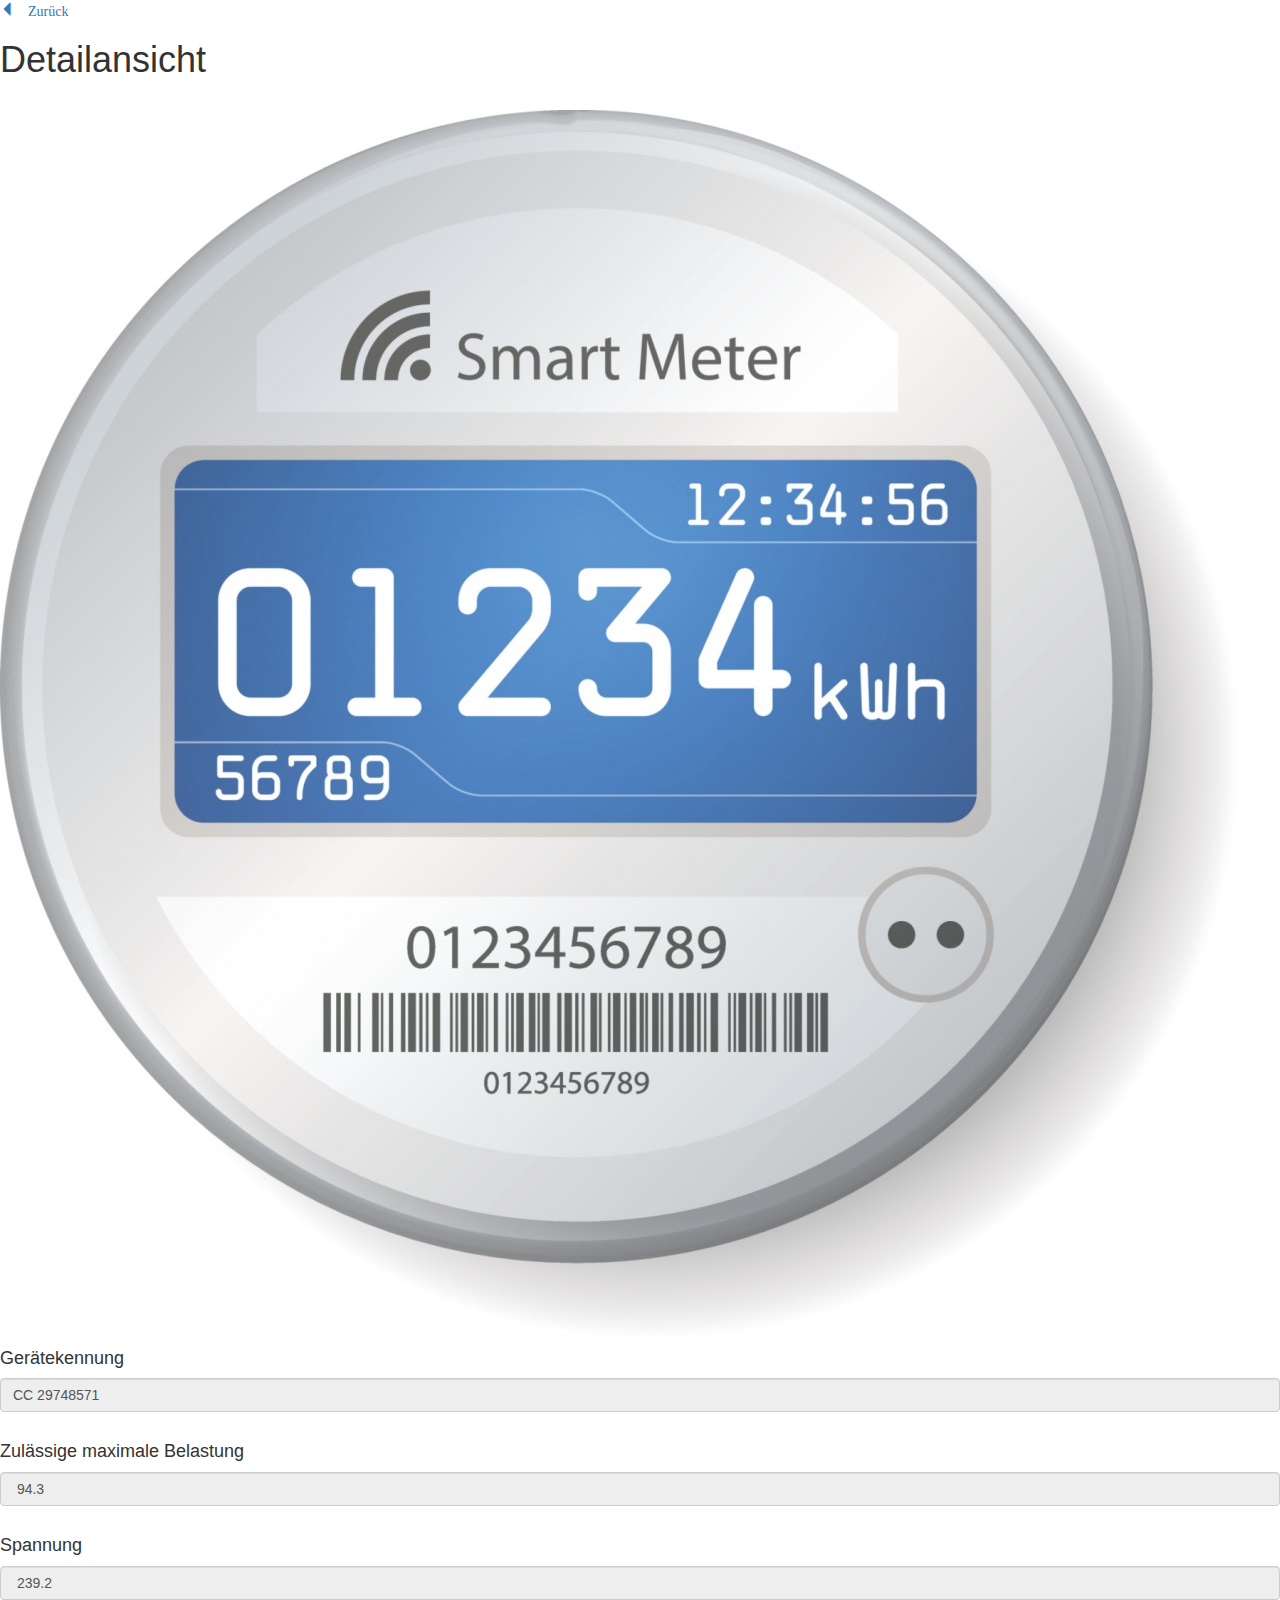
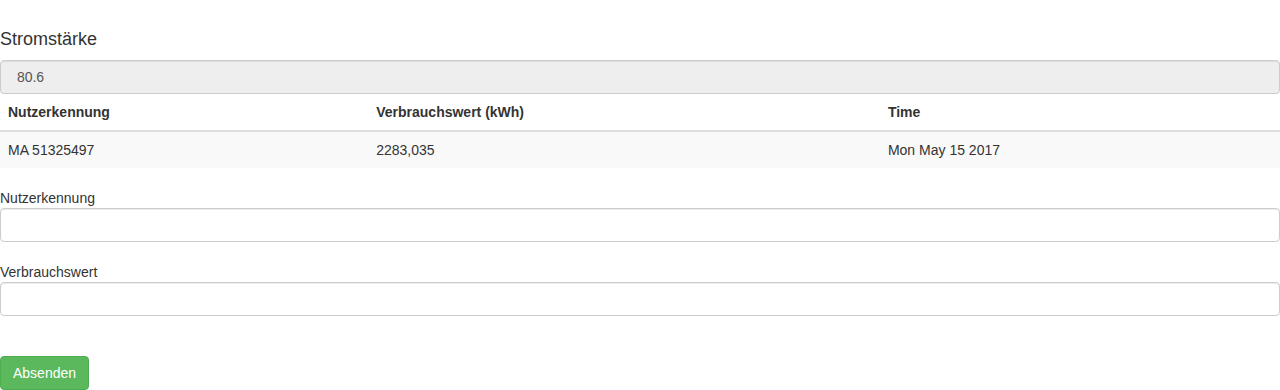
==== CC_29748571.html @ 86d88a2b "a" ====
<!DOCTYPE html>
<html lang="en">
<head>
    <meta charset="UTF-8">

    <link rel="stylesheet" href="css/main.css">

    <!-- Latest compiled and minified CSS -->
    <link rel="stylesheet" href="https://maxcdn.bootstrapcdn.com/bootstrap/3.3.7/css/bootstrap.min.css">

    <!-- Javascript for random number and KhW entry feature -->
    <script>

        //get random number
        function random (min, max) {
            var randomNum = Math.floor(Math.random() * (max - min + 1)) + min;
            return randomNum;
        }

        //do a entry (idea from http://www.perl-community.de/bat/poard/thread/16658 )
        function submitEintrag() {
            //get values from user input
            var nK = document.getElementById("Nuterkennung").value;
            var KhW = document.getElementById("verbrauchswert").value;

            //create timestamp
            var date = new Date();
            var dateString = date.toDateString();

            //get the table by ID
            var tabelle = document.getElementById( "tabelle" );

            //count already existing rows in the table
            var zeile = tabelle.getElementsByTagName( "tr" ).length;

            //insert new row in the end (because we counted the number of existing rows and saved it in "zeile")
            var tr = tabelle.insertRow( zeile );

            //creat three new td elements for one row
            var nutzerKennung = document.createElement( "td" );
            var verbrauchskWh = document.createElement( "td" );
            var timestamps = document.createElement( "td" );

            //insert content from user into the <td> tags
            nutzerKennung.innerHTML = nK;
            verbrauchskWh.innerHTML = KhW;
            timestamps.innerHTML = dateString;

            //insert as a child of the new created row
            tr.appendChild( nutzerKennung );
            tr.appendChild( verbrauchskWh );
            tr.appendChild( timestamps );
        }
    </script>

    <title>Smart Meter</title>
</head>

<body>
<div id="main">
    <a href="index.html" class="glyphicon glyphicon-triangle-left"> Zurück</a>
    <h1>Detailansicht</h1><br>

    <!-- Image of the smartMeter -->
    <img id="smartMeterPic" src="img/smartMeter.jpg"></img>

    <!-- Info Box with the dates -->
    <div id="info">
        <h4>Gerätekennung</h4>
        <input type="text" class="form-control" readonly="readonly" value="CC 29748571">
        <br>
        <h4>Zulässige maximale Belastung</h4>
        <script>
            // definition of min and max values
            var min = 500;
            var max = 1000;

            //get random number
            var maxBelastung = random(min, max);

            //write random number in an input tag
            document.write('<input type="text" class="form-control" readonly="readonly" value=" '+ maxBelastung/10 +' ">');
        </script>
        <br>
        <h4>Spannung</h4>
        <script>
            // definition of min and max values
            var min = 2200;
            var max = 2400;

            //get random number
            var spannung = random(min, max);

            //write random number in an input tag
            document.write('<input type="text" class="form-control" readonly="readonly" value=" '+ spannung/10 +' ">');
        </script>
        <br>
        <h4>Stromstärke</h4>
        <script>
            // definition of min and max (+5) values
            var min = 0;
            var max = maxBelastung + 5;

            //get random number
            var strom = random(min, max);

            //check if current strom > max belastung, if true -> warning else normal input
            if(strom > maxBelastung){
                document.write('<input type="text" class="form-control" id="warnung" readonly="readonly" value=" '+ strom/10 +' ">');
            }else {
                document.write('<input type="text" class="form-control"  readonly="readonly" value=" ' + strom/10 + ' ">');
            }
        </script>
    </div>

    <!-- table to list user input -->
    <div id="ablesen">
        <table class="table table-striped" id="tabelle">
            <thead>
            <tr>
                <th>Nutzerkennung</th>
                <th>Verbrauchswert (kWh)</th>
                <th>Time</th>
            </tr>
            </thead>
            <tbody>
            <tr>
                <td>MA 51325497</td>
                <td>2283,035</td>
                <td>Mon May 15 2017</td>
            </tr>
            </tbody>
        </table>

        <!-- form for user input -->
        <form id="formID" action="" onsubmit="return submitEintrag();" method="POST">
            Nutzerkennung <input type="text" class="form-control" id="Nuterkennung"><br>
            Verbrauchswert <input type="text" class="form-control" id="verbrauchswert"><br><br>
            <input type="button" class="btn btn-success" onclick="submitEintrag()" value="Absenden">
        </form>
    </div>
</div>
</body>
</html>
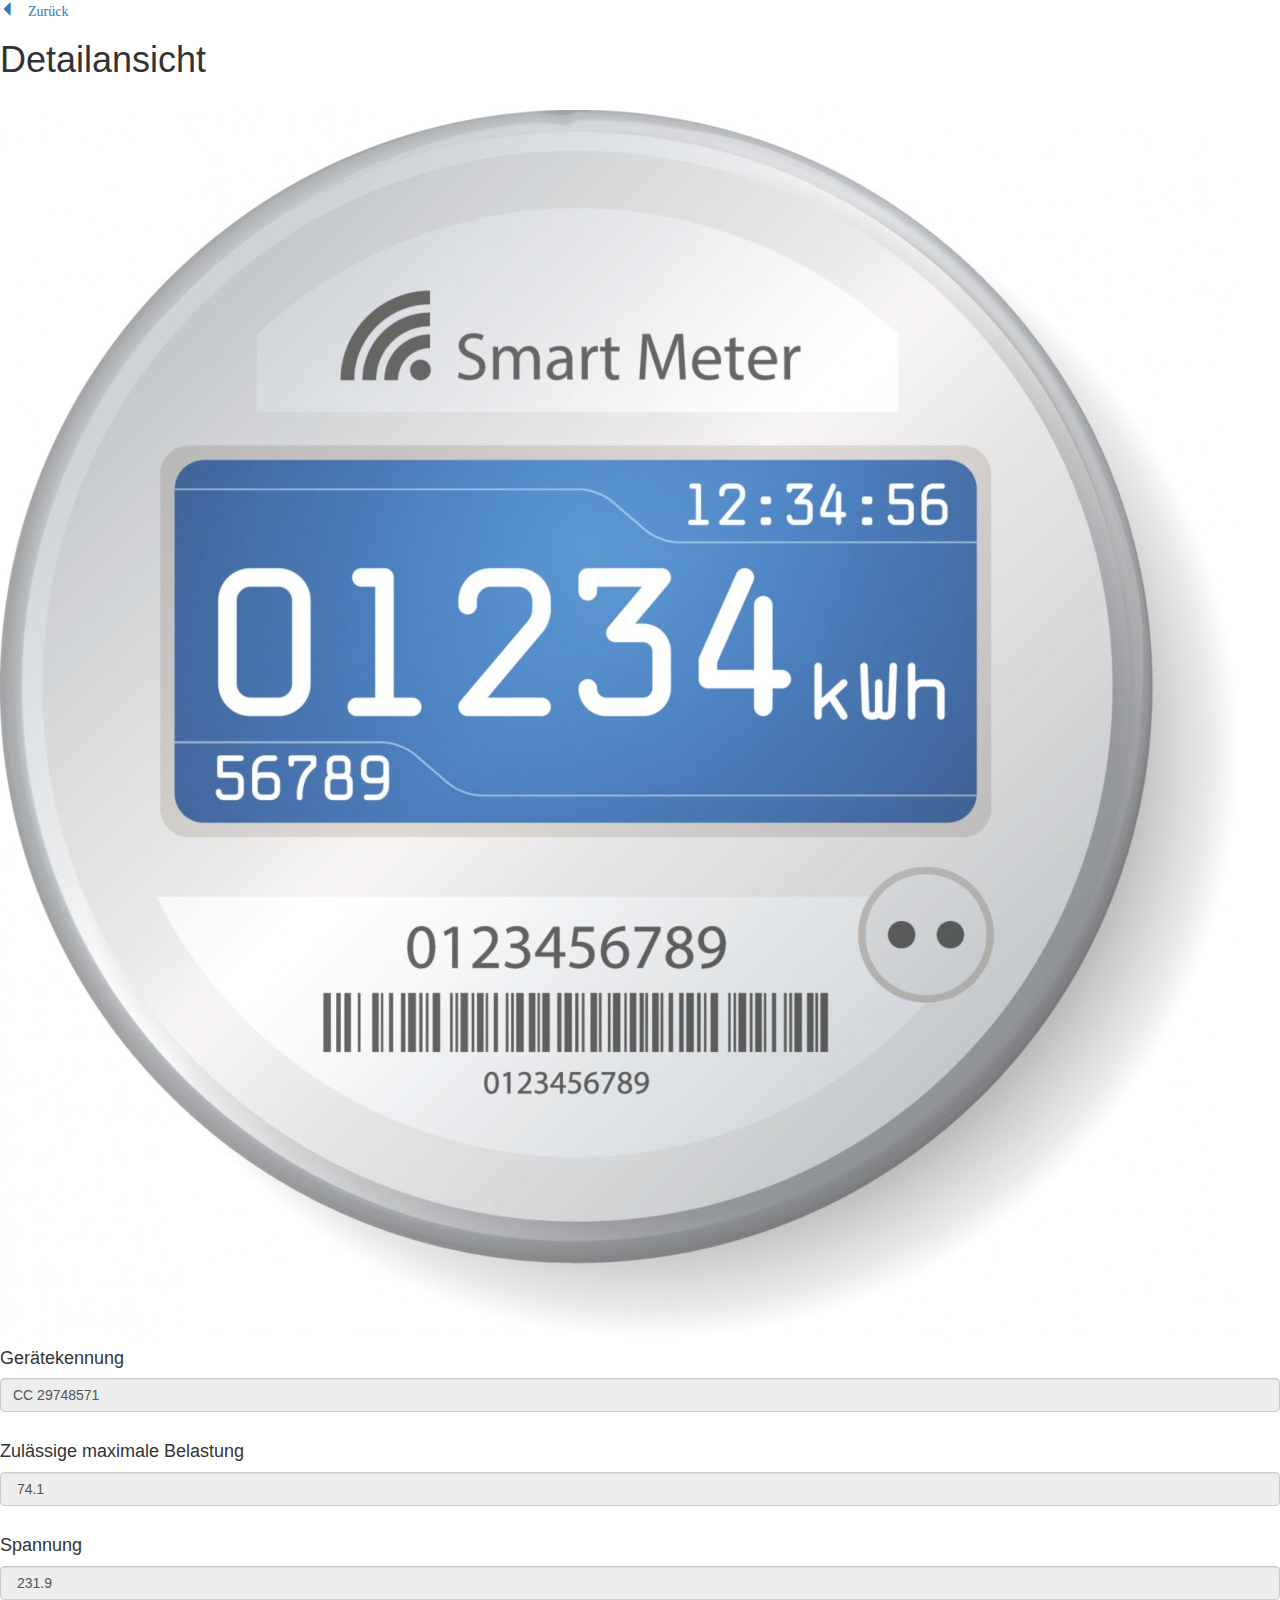
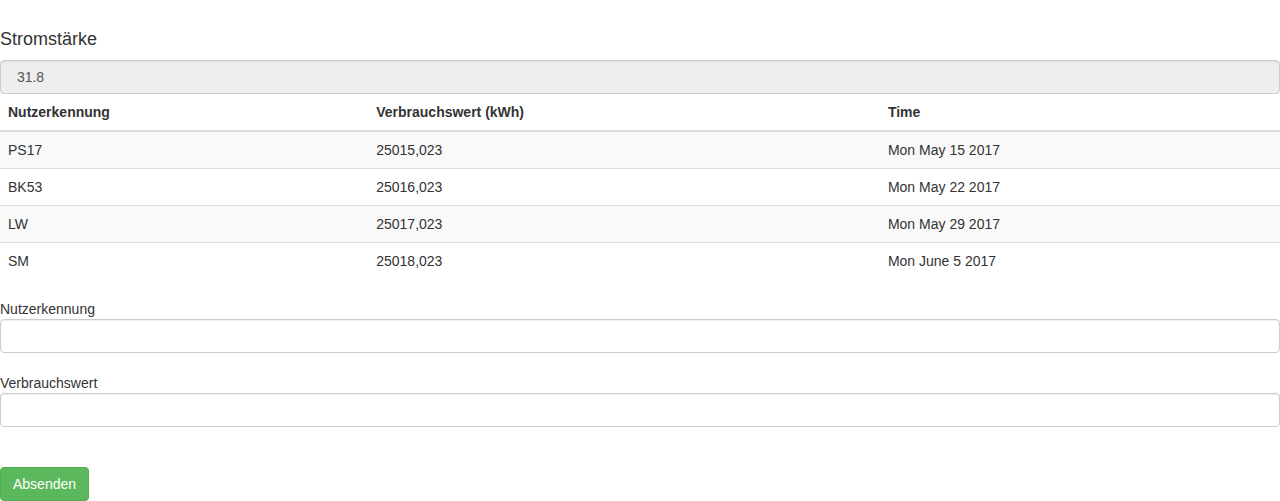
==== commit fc04725b: "Add files via upload" ====
--- a/CC_29748571.html
+++ b/CC_29748571.html
@@ -124,11 +124,26 @@
             </tr>
             </thead>
             <tbody>
-            <tr>
-                <td>MA 51325497</td>
-                <td>2283,035</td>
-                <td>Mon May 15 2017</td>
-            </tr>
+                <tr>
+                    <td>PS17</td>
+                    <td>25015,023</td>
+                    <td>Mon May 15 2017</td>
+                </tr>
+                <tr>
+                    <td>BK53</td>
+                    <td>25016,023</td>
+                    <td>Mon May 22 2017</td>
+                </tr>
+                <tr>
+                    <td>LW</td>
+                    <td>25017,023</td>
+                    <td>Mon May 29 2017</td>
+                </tr>
+                <tr>
+                    <td>SM</td>
+                    <td>25018,023</td>
+                    <td>Mon June 5 2017</td>
+                </tr>
             </tbody>
         </table>
 
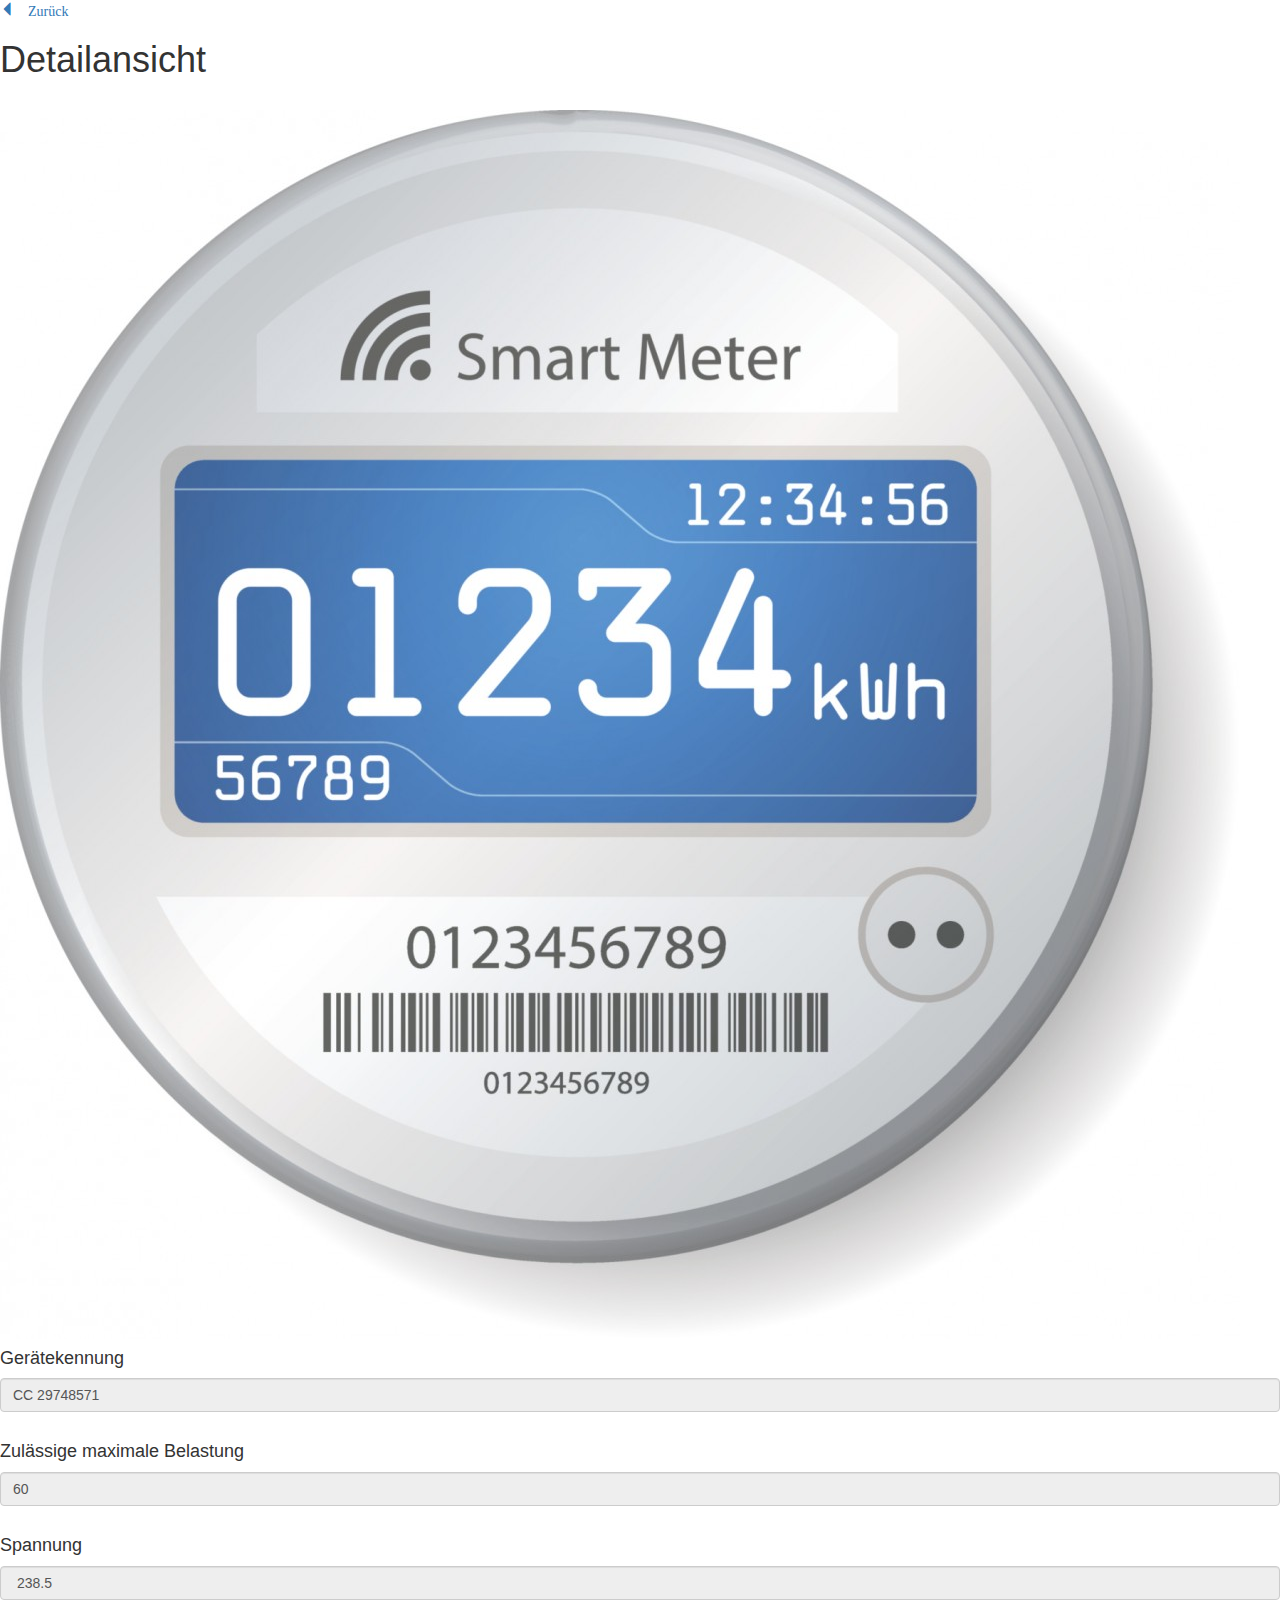
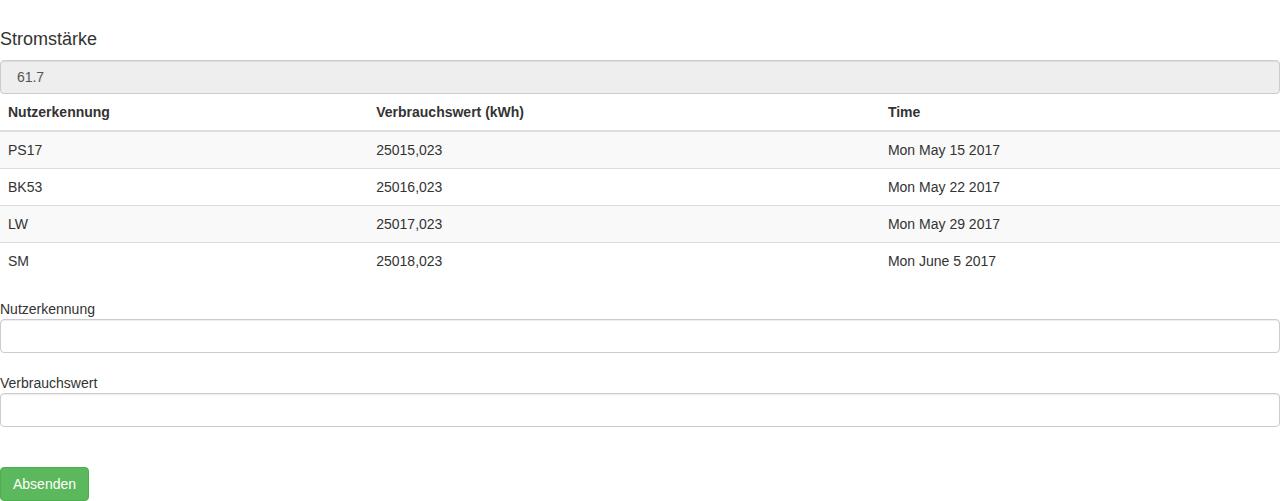
==== commit c7085369: "Add files via upload" ====
--- a/CC_29748571.html
+++ b/CC_29748571.html
@@ -70,17 +70,7 @@
         <input type="text" class="form-control" readonly="readonly" value="CC 29748571">
         <br>
         <h4>Zulässige maximale Belastung</h4>
-        <script>
-            // definition of min and max values
-            var min = 500;
-            var max = 1000;
-
-            //get random number
-            var maxBelastung = random(min, max);
-
-            //write random number in an input tag
-            document.write('<input type="text" class="form-control" readonly="readonly" value=" '+ maxBelastung/10 +' ">');
-        </script>
+        <input type="text" class="form-control" readonly="readonly" value="60">
         <br>
         <h4>Spannung</h4>
         <script>
@@ -99,13 +89,13 @@
         <script>
             // definition of min and max (+5) values
             var min = 0;
-            var max = maxBelastung + 5;
+            var max = 650;
 
             //get random number
             var strom = random(min, max);
 
             //check if current strom > max belastung, if true -> warning else normal input
-            if(strom > maxBelastung){
+            if(strom > 600){
                 document.write('<input type="text" class="form-control" id="warnung" readonly="readonly" value=" '+ strom/10 +' ">');
             }else {
                 document.write('<input type="text" class="form-control"  readonly="readonly" value=" ' + strom/10 + ' ">');
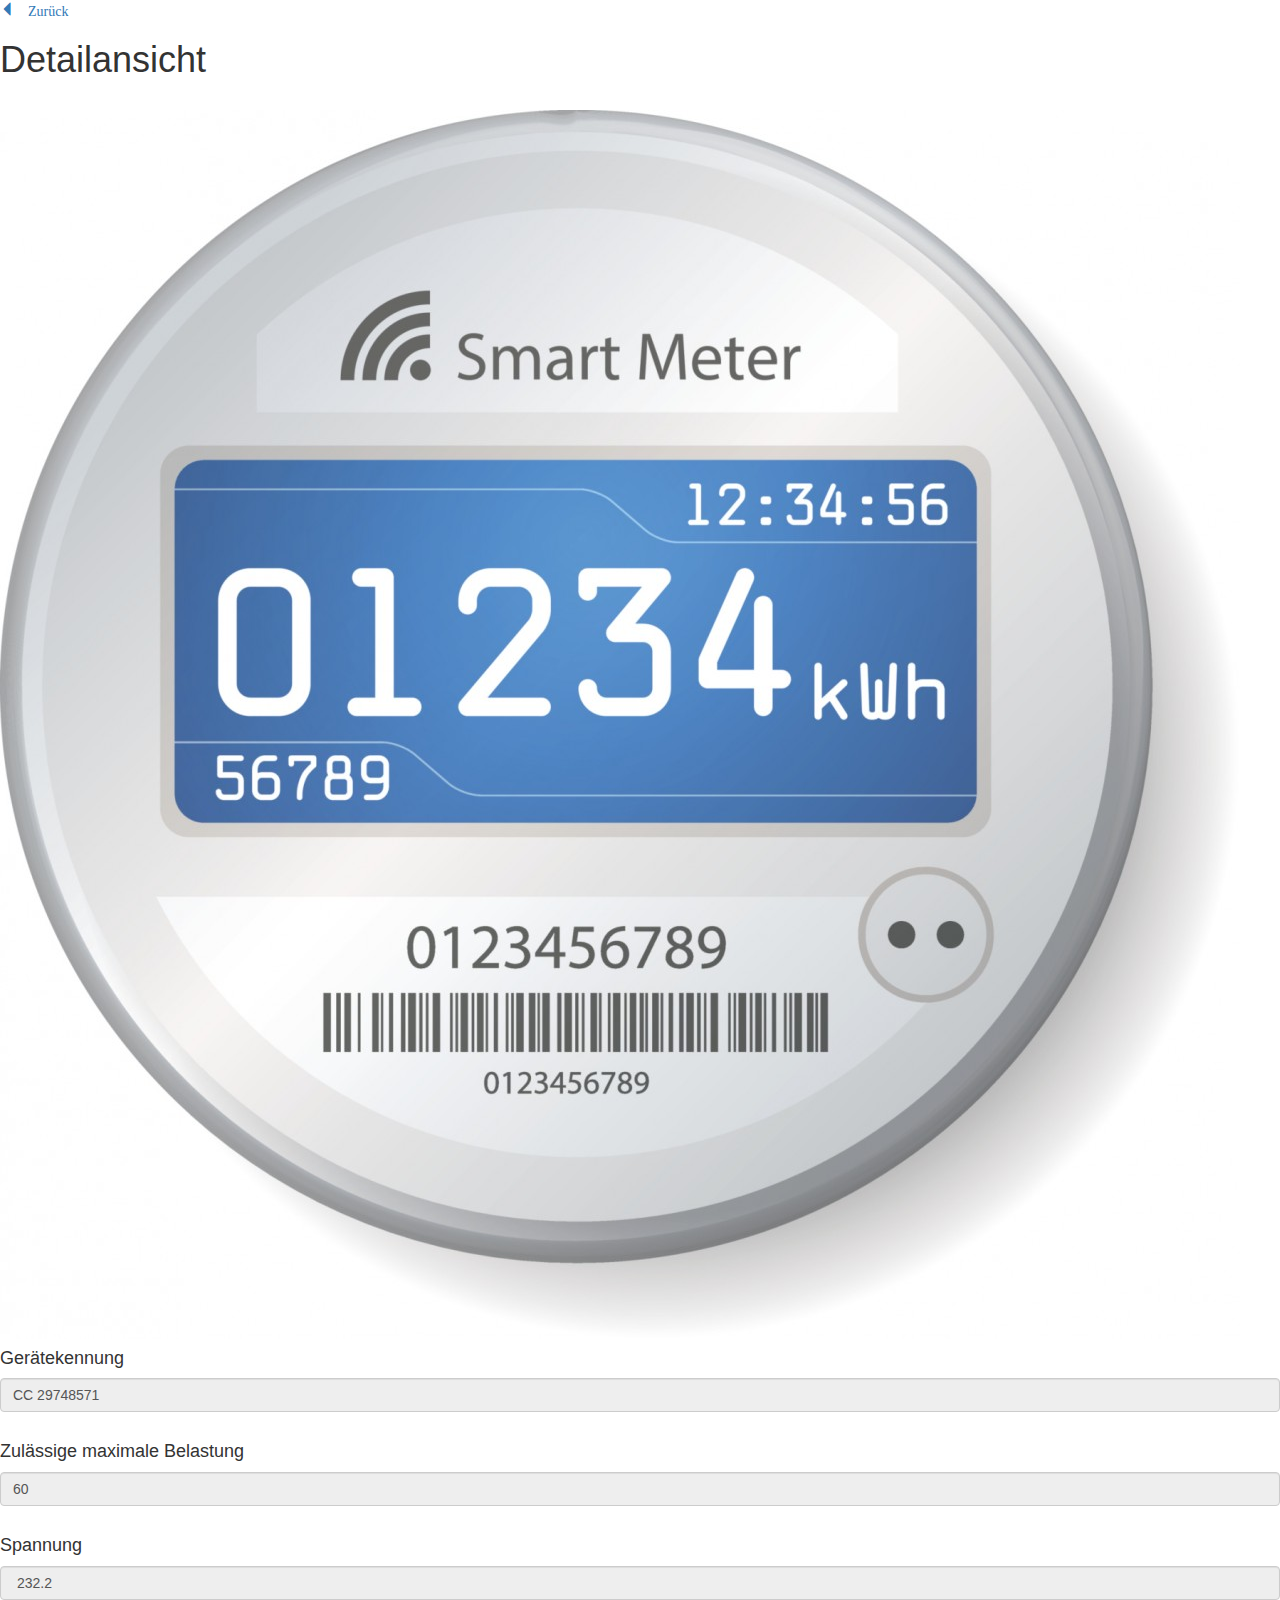
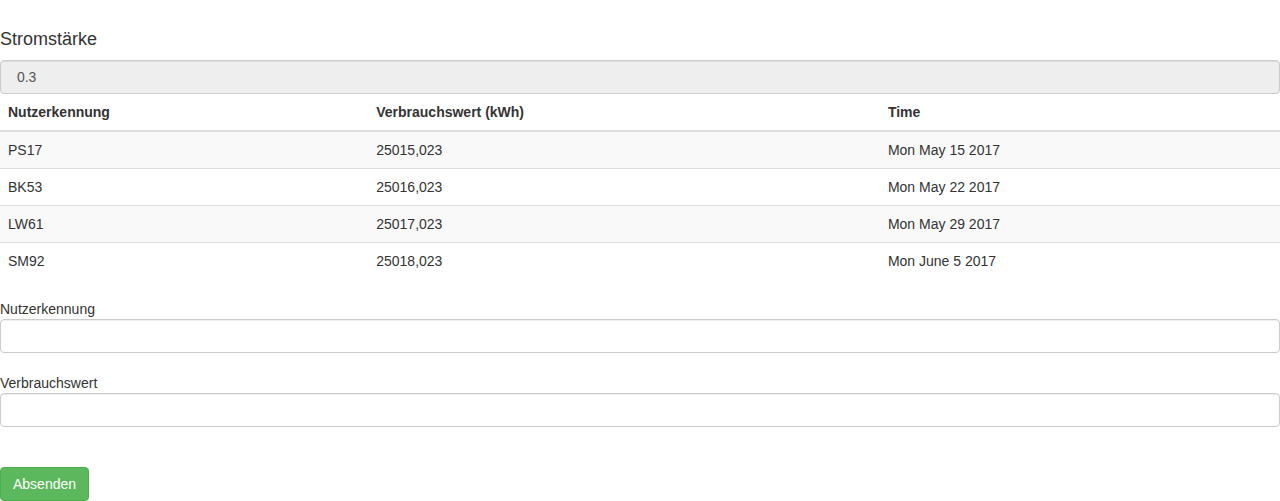
==== commit be0e3545: "Add files via upload" ====
--- a/CC_29748571.html
+++ b/CC_29748571.html
@@ -125,12 +125,12 @@
                     <td>Mon May 22 2017</td>
                 </tr>
                 <tr>
-                    <td>LW</td>
+                    <td>LW61</td>
                     <td>25017,023</td>
                     <td>Mon May 29 2017</td>
                 </tr>
                 <tr>
-                    <td>SM</td>
+                    <td>SM92</td>
                     <td>25018,023</td>
                     <td>Mon June 5 2017</td>
                 </tr>
